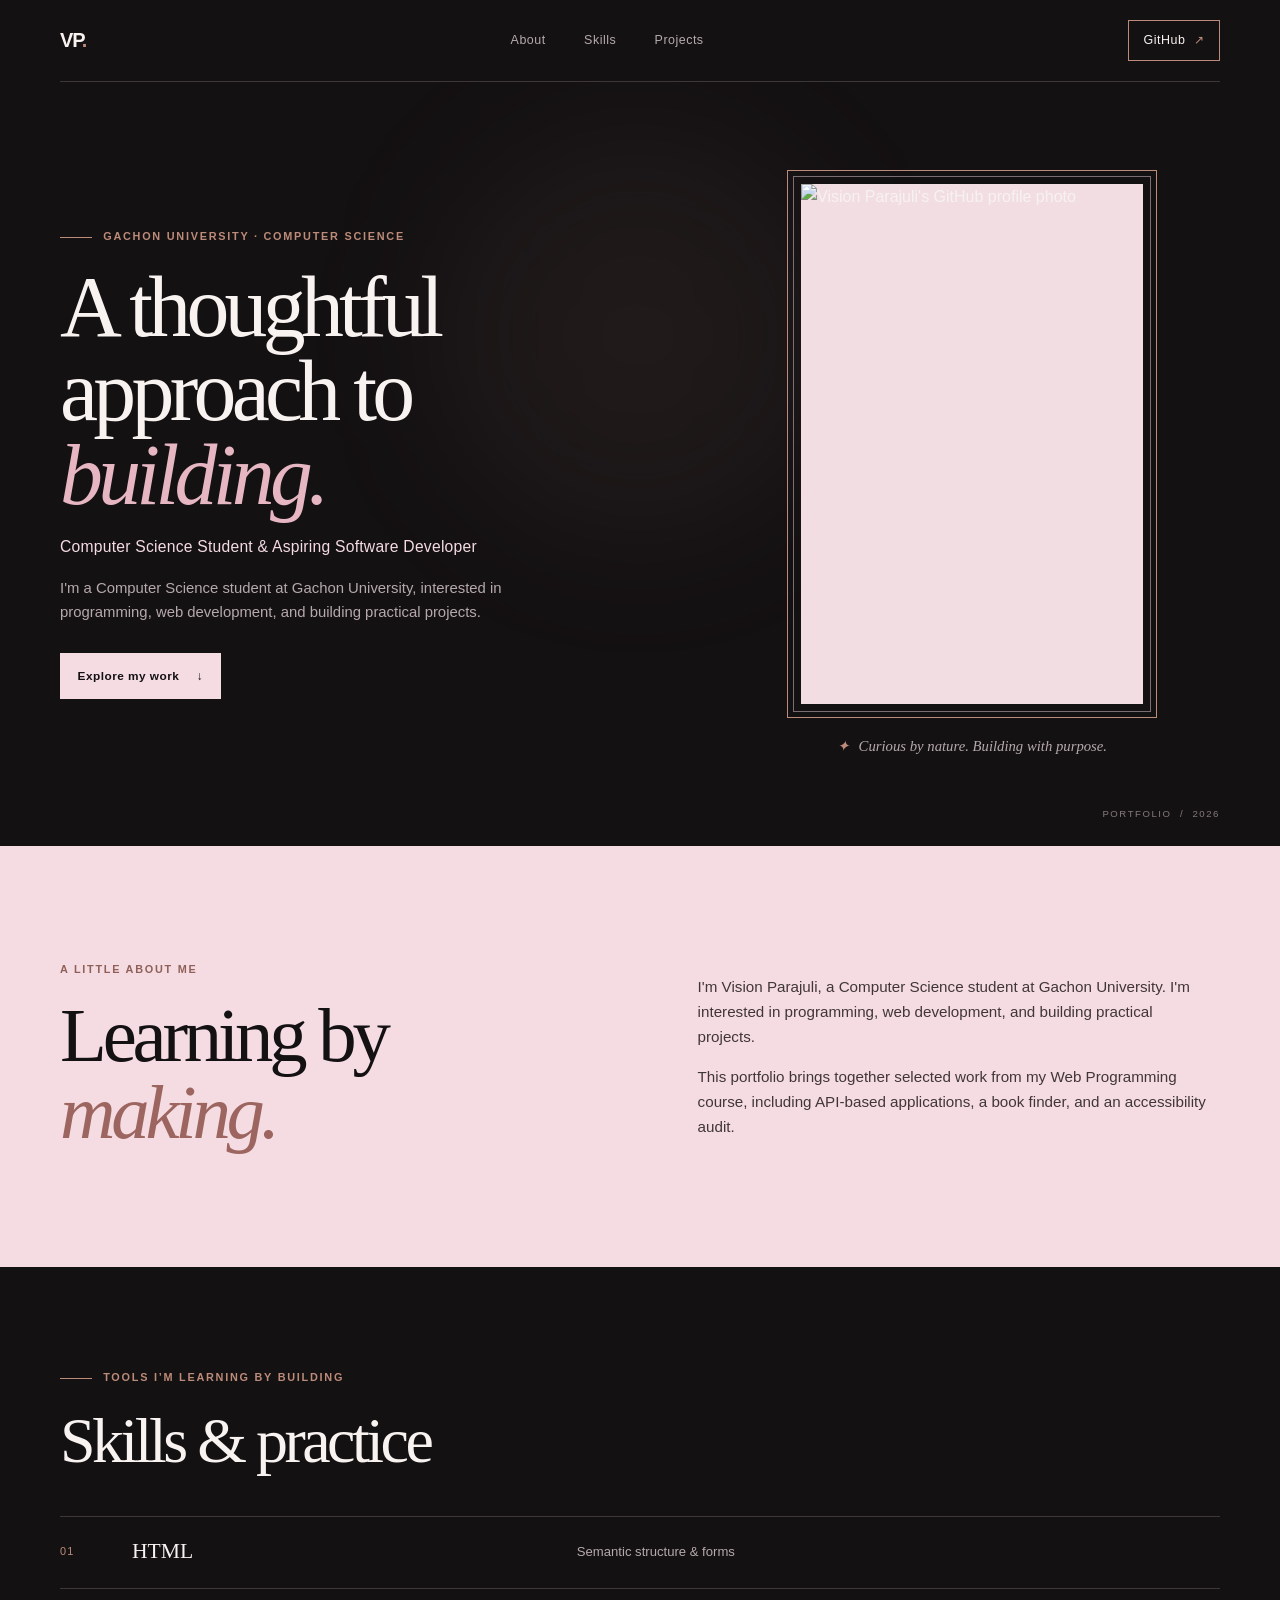
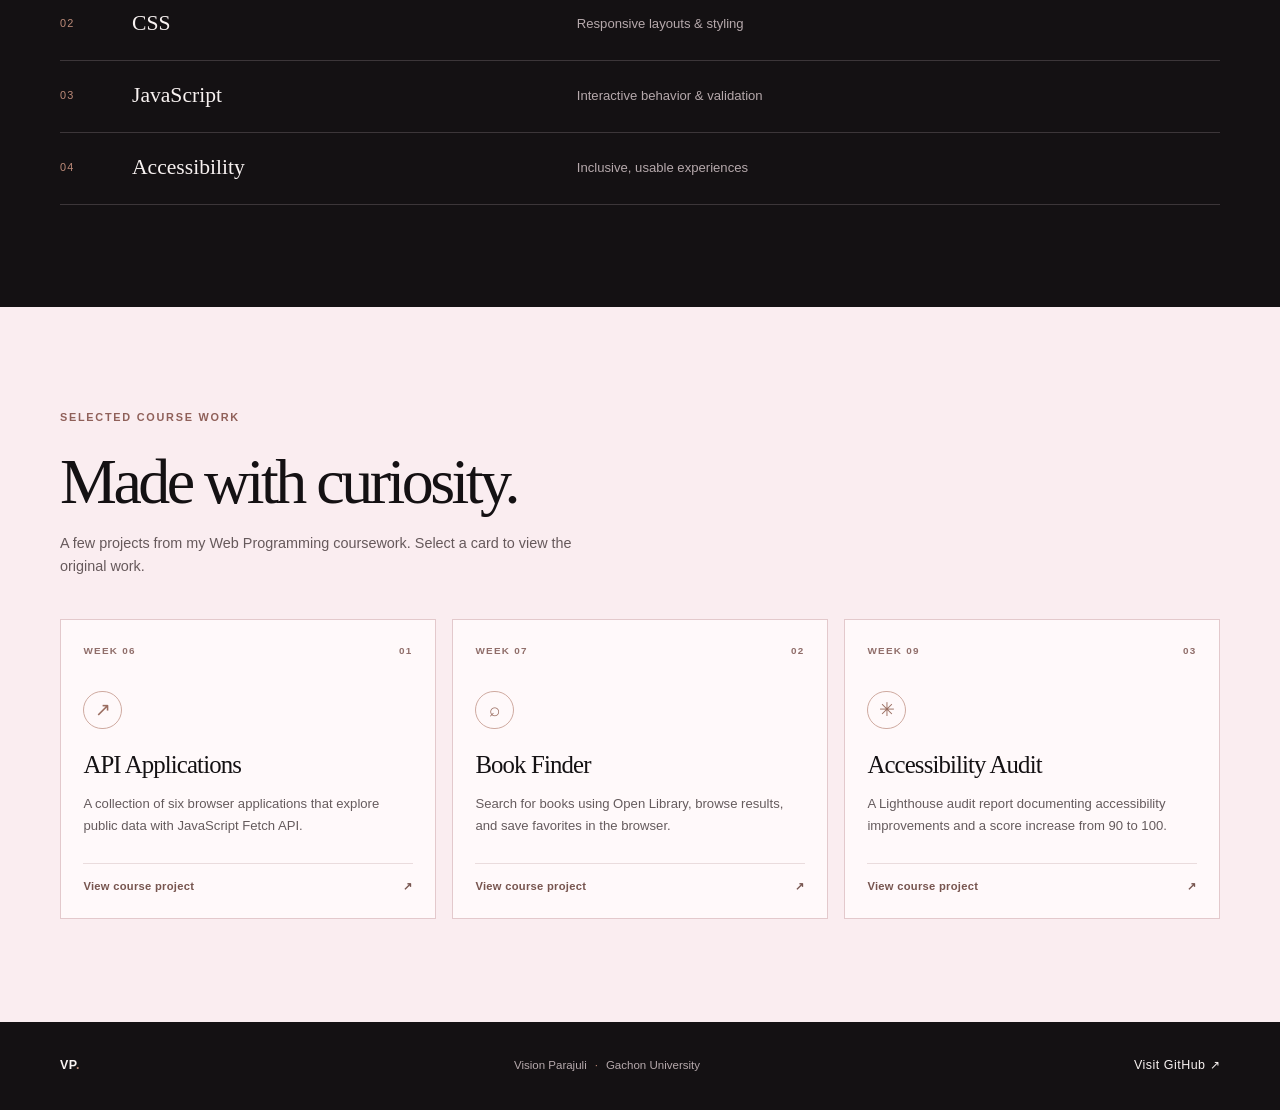
==== index.html @ a47f7a35 "Create luxury pink and black portfolio foundation" ====
<!DOCTYPE html>
<html lang="en">
<head>
    <meta charset="UTF-8">
    <meta name="viewport" content="width=device-width, initial-scale=1.0">
    <meta name="theme-color" content="#111011">
    <meta name="description" content="Vision Parajuli is a Computer Science student at Gachon University interested in programming, web development, and practical software projects.">
    <title>Vision Parajuli | Portfolio</title>
    <link rel="stylesheet" href="styles.css">
</head>
<body>
    <a class="skip-link" href="#main-content">Skip to main content</a>

    <header class="site-header">
        <nav class="navigation page-width" aria-label="Main navigation">
            <a class="wordmark" href="#home" aria-label="Vision Parajuli home">VP<span>.</span></a>
            <div class="navigation-links">
                <a href="#about">About</a>
                <a href="#skills">Skills</a>
                <a href="#projects">Projects</a>
            </div>
            <a class="contact-link" href="https://github.com/vision123-hub" target="_blank" rel="noopener noreferrer">
                GitHub <span aria-hidden="true">↗</span>
            </a>
        </nav>
    </header>

    <main id="main-content">
        <section class="hero page-width" id="home" aria-labelledby="hero-title">
            <div class="hero-copy">
                <p class="eyebrow"><span class="eyebrow-line" aria-hidden="true"></span> Gachon University · Computer Science</p>
                <h1 id="hero-title">A thoughtful<br>approach to <span>building.</span></h1>
                <p class="hero-subtitle">Computer Science Student &amp; Aspiring Software Developer</p>
                <p class="hero-bio">I'm a Computer Science student at Gachon University, interested in programming, web development, and building practical projects.</p>
                <a class="button button-dark" href="#projects">Explore my work <span aria-hidden="true">↓</span></a>
            </div>

            <div class="portrait-wrap">
                <div class="portrait-frame">
                    <img
                        class="portrait"
                        src="https://avatars.githubusercontent.com/u/325994551?v=4"
                        alt="Vision Parajuli's GitHub profile photo"
                        width="460"
                        height="520"
                        fetchpriority="high"
                    >
                </div>
                <p class="portrait-caption"><span aria-hidden="true">✦</span> Curious by nature. Building with purpose.</p>
            </div>
            <span class="hero-index" aria-hidden="true">PORTFOLIO&nbsp; / &nbsp;2026</span>
        </section>

        <section class="about-section" id="about" aria-labelledby="about-title">
            <div class="page-width about-layout">
                <div>
                    <p class="eyebrow eyebrow-dark">A little about me</p>
                    <h2 id="about-title">Learning by<br><span>making.</span></h2>
                </div>
                <div class="about-copy">
                    <p>I'm Vision Parajuli, a Computer Science student at Gachon University. I'm interested in programming, web development, and building practical projects.</p>
                    <p>This portfolio brings together selected work from my Web Programming course, including API-based applications, a book finder, and an accessibility audit.</p>
                </div>
            </div>
        </section>

        <section class="skills-section page-width" id="skills" aria-labelledby="skills-title">
            <div class="section-heading">
                <p class="eyebrow"><span class="eyebrow-line" aria-hidden="true"></span> Tools I’m learning by building</p>
                <h2 id="skills-title">Skills &amp; practice</h2>
            </div>
            <ul class="skills-list">
                <li><span class="skill-number">01</span><span class="skill-name">HTML</span><span class="skill-detail">Semantic structure &amp; forms</span></li>
                <li><span class="skill-number">02</span><span class="skill-name">CSS</span><span class="skill-detail">Responsive layouts &amp; styling</span></li>
                <li><span class="skill-number">03</span><span class="skill-name">JavaScript</span><span class="skill-detail">Interactive behavior &amp; validation</span></li>
                <li><span class="skill-number">04</span><span class="skill-name">Accessibility</span><span class="skill-detail">Inclusive, usable experiences</span></li>
            </ul>
        </section>

        <section class="projects-section" id="projects" aria-labelledby="projects-title">
            <div class="page-width">
                <div class="section-heading projects-heading">
                    <p class="eyebrow eyebrow-dark">Selected course work</p>
                    <h2 id="projects-title">Made with curiosity.</h2>
                    <p class="section-intro">A few projects from my Web Programming coursework. Select a card to view the original work.</p>
                </div>

                <div class="project-grid">
                    <a class="project-card" href="https://vision123-hub.github.io/WebProgramming_Assignment1/week%206/api-tasks.html" target="_blank" rel="noopener noreferrer">
                        <span class="project-topline"><span>WEEK 06</span><span aria-hidden="true">01</span></span>
                        <span class="project-mark" aria-hidden="true">↗</span>
                        <h3>API Applications</h3>
                        <p>A collection of six browser applications that explore public data with JavaScript Fetch API.</p>
                        <span class="project-link">View course project <span aria-hidden="true">↗</span></span>
                    </a>

                    <a class="project-card" href="https://vision123-hub.github.io/WebProgramming_Assignment1/week%207/book-complete.html" target="_blank" rel="noopener noreferrer">
                        <span class="project-topline"><span>WEEK 07</span><span aria-hidden="true">02</span></span>
                        <span class="project-mark" aria-hidden="true">⌕</span>
                        <h3>Book Finder</h3>
                        <p>Search for books using Open Library, browse results, and save favorites in the browser.</p>
                        <span class="project-link">View course project <span aria-hidden="true">↗</span></span>
                    </a>

                    <a class="project-card" href="https://vision123-hub.github.io/WebProgramming_Assignment1/week%209/accessibility-report.html" target="_blank" rel="noopener noreferrer">
                        <span class="project-topline"><span>WEEK 09</span><span aria-hidden="true">03</span></span>
                        <span class="project-mark" aria-hidden="true">✳</span>
                        <h3>Accessibility Audit</h3>
                        <p>A Lighthouse audit report documenting accessibility improvements and a score increase from 90 to 100.</p>
                        <span class="project-link">View course project <span aria-hidden="true">↗</span></span>
                    </a>
                </div>
            </div>
        </section>
    </main>

    <footer class="site-footer">
        <div class="page-width footer-content">
            <a class="wordmark" href="#home" aria-label="Back to top">VP<span>.</span></a>
            <p>Vision Parajuli <span aria-hidden="true">·</span> Gachon University</p>
            <a href="https://github.com/vision123-hub" target="_blank" rel="noopener noreferrer">Visit GitHub <span aria-hidden="true">↗</span></a>
        </div>
    </footer>
</body>
</html>
---- styles.css ----
:root {
    color-scheme: dark;
    --ink: #141113;
    --ink-soft: #211b1e;
    --pink: #f5dce2;
    --pink-light: #faedf0;
    --pink-deep: #e7b6c3;
    --rose-gold: #bd8b79;
    --text: #f8f2f1;
    --muted: #b6a9ac;
    --line: rgb(245 220 226 / 18%);
    --page-width: 1160px;
}

* {
    box-sizing: border-box;
}

html {
    scroll-behavior: smooth;
    scroll-padding-top: 5rem;
}

body {
    margin: 0;
    background: var(--ink);
    color: var(--text);
    font-family: "Avenir Next", Avenir, "Segoe UI", sans-serif;
    line-height: 1.65;
    -webkit-font-smoothing: antialiased;
}

a {
    color: inherit;
}

a:focus-visible {
    outline: 2px solid var(--rose-gold);
    outline-offset: 5px;
}

.page-width {
    width: min(var(--page-width), calc(100% - 3.5rem));
    margin-inline: auto;
}

.skip-link {
    position: absolute;
    top: -4rem;
    left: 1rem;
    z-index: 5;
    padding: 0.7rem 1rem;
    background: var(--pink-light);
    color: var(--ink);
}

.skip-link:focus {
    top: 1rem;
}

.site-header {
    position: relative;
    z-index: 2;
    background: var(--ink);
}

.navigation {
    display: flex;
    min-height: 82px;
    align-items: center;
    justify-content: space-between;
    border-bottom: 1px solid var(--line);
}

.wordmark {
    color: var(--text);
    font-size: 1.25rem;
    font-weight: 750;
    letter-spacing: -0.06em;
    text-decoration: none;
}

.wordmark span {
    color: var(--rose-gold);
}

.navigation-links {
    display: flex;
    gap: clamp(1.3rem, 3vw, 2.5rem);
}

.navigation-links a,
.contact-link,
.site-footer a {
    font-size: 0.78rem;
    letter-spacing: 0.04em;
    text-decoration: none;
    transition: color 180ms ease;
}

.navigation-links a {
    color: var(--muted);
}

.navigation-links a:hover,
.contact-link:hover,
.site-footer a:hover {
    color: var(--pink-deep);
}

.contact-link {
    padding: 0.55rem 0.9rem;
    border: 1px solid var(--rose-gold);
    color: var(--text);
}

.contact-link span {
    margin-left: 0.3rem;
    color: var(--rose-gold);
}

.hero {
    position: relative;
    overflow: clip;
    display: grid;
    min-height: 640px;
    grid-template-columns: 1.1fr 0.9fr;
    align-items: center;
    gap: clamp(3rem, 8vw, 7rem);
    padding-block: 5.5rem;
    animation: rise-in 800ms ease-out both;
}

.hero::before {
    position: absolute;
    top: 9%;
    left: 34%;
    width: 23rem;
    height: 23rem;
    border-radius: 50%;
    background: rgb(189 139 121 / 8%);
    content: "";
    filter: blur(80px);
    pointer-events: none;
}

.hero-copy,
.portrait-wrap {
    position: relative;
    z-index: 1;
}

.eyebrow {
    display: flex;
    align-items: center;
    gap: 0.7rem;
    margin: 0 0 1.2rem;
    color: var(--rose-gold);
    font-size: 0.68rem;
    font-weight: 650;
    letter-spacing: 0.16em;
    text-transform: uppercase;
}

.eyebrow-line {
    width: 2rem;
    height: 1px;
    background: currentColor;
}

h1,
h2,
h3,
p {
    margin-top: 0;
}

.hero h1,
.about-layout h2,
.section-heading h2 {
    font-family: "Iowan Old Style", "Baskerville", "Palatino Linotype", Georgia, serif;
    font-weight: 400;
    letter-spacing: -0.055em;
}

.hero h1 {
    margin-bottom: 1rem;
    font-size: clamp(3.35rem, 6.7vw, 6.2rem);
    line-height: 0.98;
}

.hero h1 span,
.about-layout h2 span {
    color: var(--pink-deep);
    font-style: italic;
}

.hero-subtitle {
    margin-bottom: 1rem;
    color: var(--pink);
    font-size: clamp(0.82rem, 1.5vw, 0.98rem);
    letter-spacing: 0.015em;
}

.hero-bio {
    max-width: 28rem;
    margin-bottom: 1.8rem;
    color: var(--muted);
    font-size: 0.93rem;
}

.button {
    display: inline-flex;
    min-height: 46px;
    align-items: center;
    justify-content: center;
    gap: 1.1rem;
    padding: 0.7rem 1.1rem;
    font-size: 0.74rem;
    font-weight: 650;
    letter-spacing: 0.04em;
    text-decoration: none;
    transition: transform 180ms ease, background-color 180ms ease;
}

.button:hover {
    transform: translateY(-2px);
}

.button-dark {
    background: var(--pink);
    color: var(--ink);
}

.button-dark:hover {
    background: var(--pink-deep);
}

.portrait-wrap {
    width: min(100%, 370px);
    justify-self: center;
}

.portrait-frame {
    position: relative;
    padding: 0.8rem;
    border: 1px solid var(--rose-gold);
}

.portrait-frame::before {
    position: absolute;
    inset: 0.3rem;
    border: 1px solid rgb(245 220 226 / 46%);
    content: "";
    pointer-events: none;
}

.portrait {
    display: block;
    width: 100%;
    aspect-ratio: 0.9;
    object-fit: cover;
    object-position: center;
    background: var(--pink);
    filter: saturate(0.82);
}

.portrait-caption {
    margin: 1rem 0 0;
    color: var(--muted);
    font-family: "Iowan Old Style", "Baskerville", Georgia, serif;
    font-size: 0.92rem;
    font-style: italic;
    text-align: center;
}

.portrait-caption span {
    margin-right: 0.35rem;
    color: var(--rose-gold);
}

.hero-index {
    position: absolute;
    right: 0;
    bottom: 1.5rem;
    color: #86797b;
    font-size: 0.6rem;
    letter-spacing: 0.16em;
}

.about-section {
    background: var(--pink);
    color: var(--ink);
}

.about-layout {
    display: grid;
    grid-template-columns: 1fr 1fr;
    align-items: center;
    gap: clamp(2.5rem, 9vw, 8rem);
    padding-block: clamp(4rem, 9vw, 7.5rem);
}

.eyebrow-dark {
    color: #8f6059;
}

.about-layout h2 {
    margin-bottom: 0;
    font-size: clamp(3.2rem, 6vw, 5rem);
    line-height: 1;
}

.about-layout h2 span {
    color: #9c655f;
}

.about-copy {
    max-width: 32rem;
    color: #403638;
    font-size: 0.95rem;
}

.about-copy p:last-child {
    margin-bottom: 0;
}

.skills-section {
    padding-block: clamp(4.5rem, 8vw, 7rem);
}

.section-heading {
    margin-bottom: 2.5rem;
}

.section-heading h2 {
    margin-bottom: 0;
    font-size: clamp(2.7rem, 5vw, 4.4rem);
    line-height: 1.08;
}

.skills-list {
    margin: 0;
    padding: 0;
    border-top: 1px solid var(--line);
    list-style: none;
}

.skills-list li {
    display: grid;
    grid-template-columns: 3.5rem minmax(9rem, 0.8fr) 1.2fr;
    align-items: center;
    gap: 1rem;
    min-height: 72px;
    border-bottom: 1px solid var(--line);
    transition: padding 180ms ease, background-color 180ms ease;
}

.skills-list li:hover {
    padding-inline: 0.65rem;
    background: rgb(245 220 226 / 4%);
}

.skill-number {
    color: var(--rose-gold);
    font-size: 0.68rem;
    letter-spacing: 0.1em;
}

.skill-name {
    color: var(--text);
    font-family: "Iowan Old Style", "Baskerville", Georgia, serif;
    font-size: 1.35rem;
}

.skill-detail {
    color: var(--muted);
    font-size: 0.82rem;
}

.projects-section {
    padding-block: clamp(4.5rem, 8vw, 7rem);
    background: var(--pink-light);
    color: var(--ink);
}

.projects-heading {
    max-width: 42rem;
}

.projects-heading h2 {
    color: var(--ink);
}

.section-intro {
    max-width: 32rem;
    margin: 1rem 0 0;
    color: #66595b;
    font-size: 0.9rem;
}

.project-grid {
    display: grid;
    grid-template-columns: repeat(3, minmax(0, 1fr));
    gap: 1rem;
}

.project-card {
    position: relative;
    display: flex;
    min-height: 300px;
    flex-direction: column;
    padding: 1.4rem;
    border: 1px solid #e3c9cc;
    background: #fff9fa;
    color: var(--ink);
    text-decoration: none;
    transition: transform 220ms ease, box-shadow 220ms ease, border-color 220ms ease;
}

.project-card:hover {
    transform: translateY(-6px);
    border-color: var(--rose-gold);
    box-shadow: 0 18px 34px rgb(52 27 33 / 11%);
}

.project-topline {
    display: flex;
    justify-content: space-between;
    color: #906e6a;
    font-size: 0.62rem;
    font-weight: 700;
    letter-spacing: 0.13em;
}

.project-mark {
    display: grid;
    width: 2.4rem;
    height: 2.4rem;
    place-items: center;
    margin-top: 2rem;
    border: 1px solid #cfaaa0;
    border-radius: 50%;
    color: #9a6d60;
    font-family: Georgia, serif;
    font-size: 1.2rem;
    transition: color 180ms ease, background-color 180ms ease, transform 180ms ease;
}

.project-card:hover .project-mark {
    transform: rotate(12deg);
    background: var(--ink);
    color: var(--pink);
}

.project-card h3 {
    margin: 1rem 0 0.45rem;
    font-family: "Iowan Old Style", "Baskerville", Georgia, serif;
    font-size: 1.55rem;
    font-weight: 400;
    letter-spacing: -0.035em;
}

.project-card p {
    margin-bottom: 1.5rem;
    color: #655b5d;
    font-size: 0.82rem;
    line-height: 1.65;
}

.project-link {
    display: flex;
    justify-content: space-between;
    gap: 1rem;
    margin-top: auto;
    padding-top: 0.85rem;
    border-top: 1px solid #eadcdd;
    color: #77554f;
    font-size: 0.7rem;
    font-weight: 650;
    letter-spacing: 0.025em;
}

.site-footer {
    background: var(--ink);
}

.footer-content {
    display: flex;
    min-height: 88px;
    align-items: center;
    justify-content: space-between;
    gap: 1rem;
}

.footer-content p {
    margin: 0;
    color: var(--muted);
    font-size: 0.72rem;
}

.footer-content p span {
    padding-inline: 0.3rem;
    color: var(--rose-gold);
}

.site-footer a {
    color: var(--text);
}

@keyframes rise-in {
    from {
        opacity: 0;
        transform: translateY(14px);
    }

    to {
        opacity: 1;
        transform: translateY(0);
    }
}

@media (max-width: 760px) {
    .hero {
        min-height: auto;
        grid-template-columns: 1fr 0.75fr;
        gap: 2rem;
        padding-block: 4.5rem 5rem;
    }

    .hero h1 {
        font-size: clamp(3rem, 8vw, 4.7rem);
    }

    .portrait-wrap {
        width: min(100%, 300px);
    }

    .project-grid {
        grid-template-columns: 1fr;
    }

    .project-card {
        min-height: 260px;
    }
}

@media (max-width: 560px) {
    .page-width {
        width: min(100% - 2rem, var(--page-width));
    }

    .navigation {
        min-height: 70px;
    }

    .navigation-links {
        gap: 0.85rem;
    }

    .navigation-links a,
    .contact-link {
        font-size: 0.68rem;
    }

    .contact-link {
        padding: 0.45rem 0.6rem;
    }

    .hero {
        grid-template-columns: 1fr;
        gap: 2.5rem;
        padding-block: 4rem 4.5rem;
    }

    .hero h1 {
        font-size: clamp(3.35rem, 13vw, 5rem);
    }

    .portrait-wrap {
        width: min(76%, 290px);
    }

    .hero-index {
        bottom: 1rem;
    }

    .about-layout {
        grid-template-columns: 1fr;
        gap: 1.7rem;
    }

    .skills-list li {
        grid-template-columns: 2rem minmax(7rem, 0.8fr) 1.2fr;
        gap: 0.5rem;
    }

    .skill-name {
        font-size: 1.15rem;
    }

    .skill-detail {
        font-size: 0.72rem;
    }

    .footer-content {
        min-height: 78px;
        flex-wrap: wrap;
        justify-content: center;
        padding-block: 1rem;
        text-align: center;
    }
}

@media (prefers-reduced-motion: reduce) {
    *,
    *::before,
    *::after {
        scroll-behavior: auto !important;
        animation-duration: 0.01ms !important;
        animation-iteration-count: 1 !important;
        transition-duration: 0.01ms !important;
    }
}
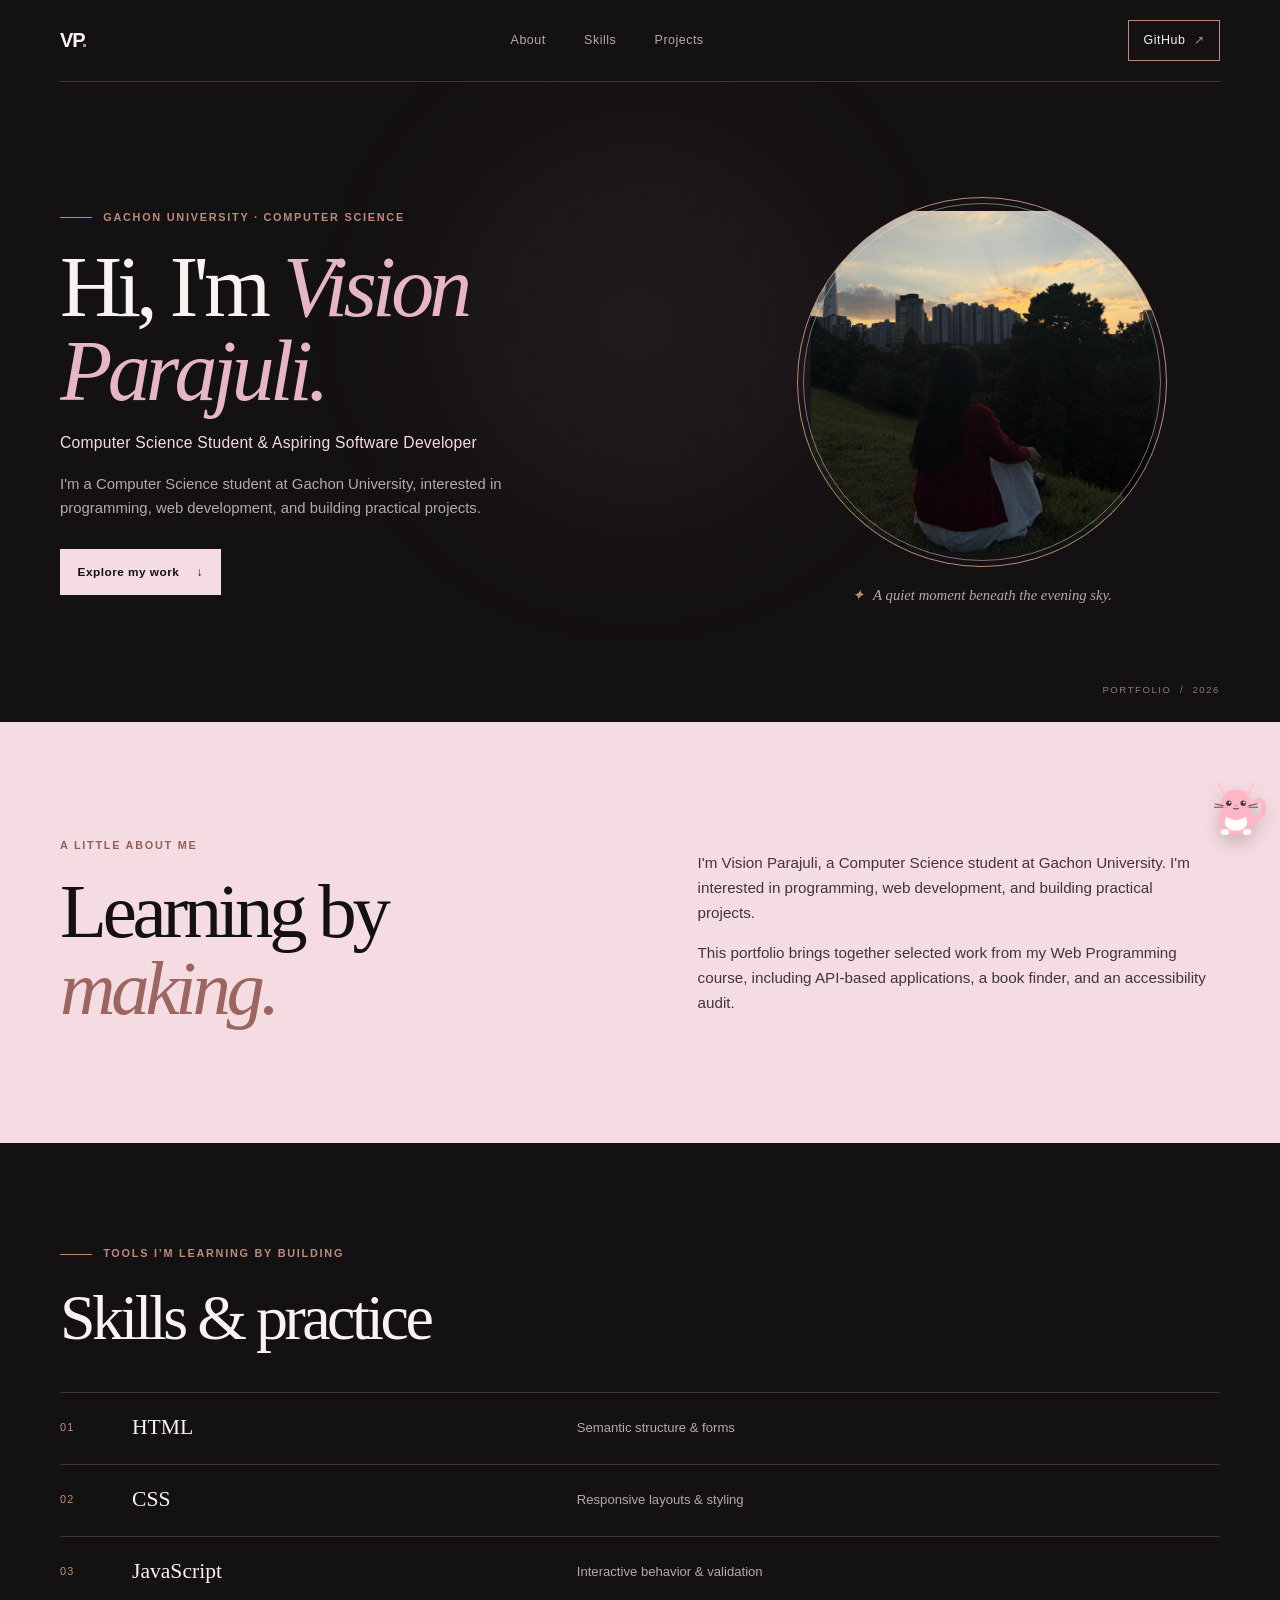
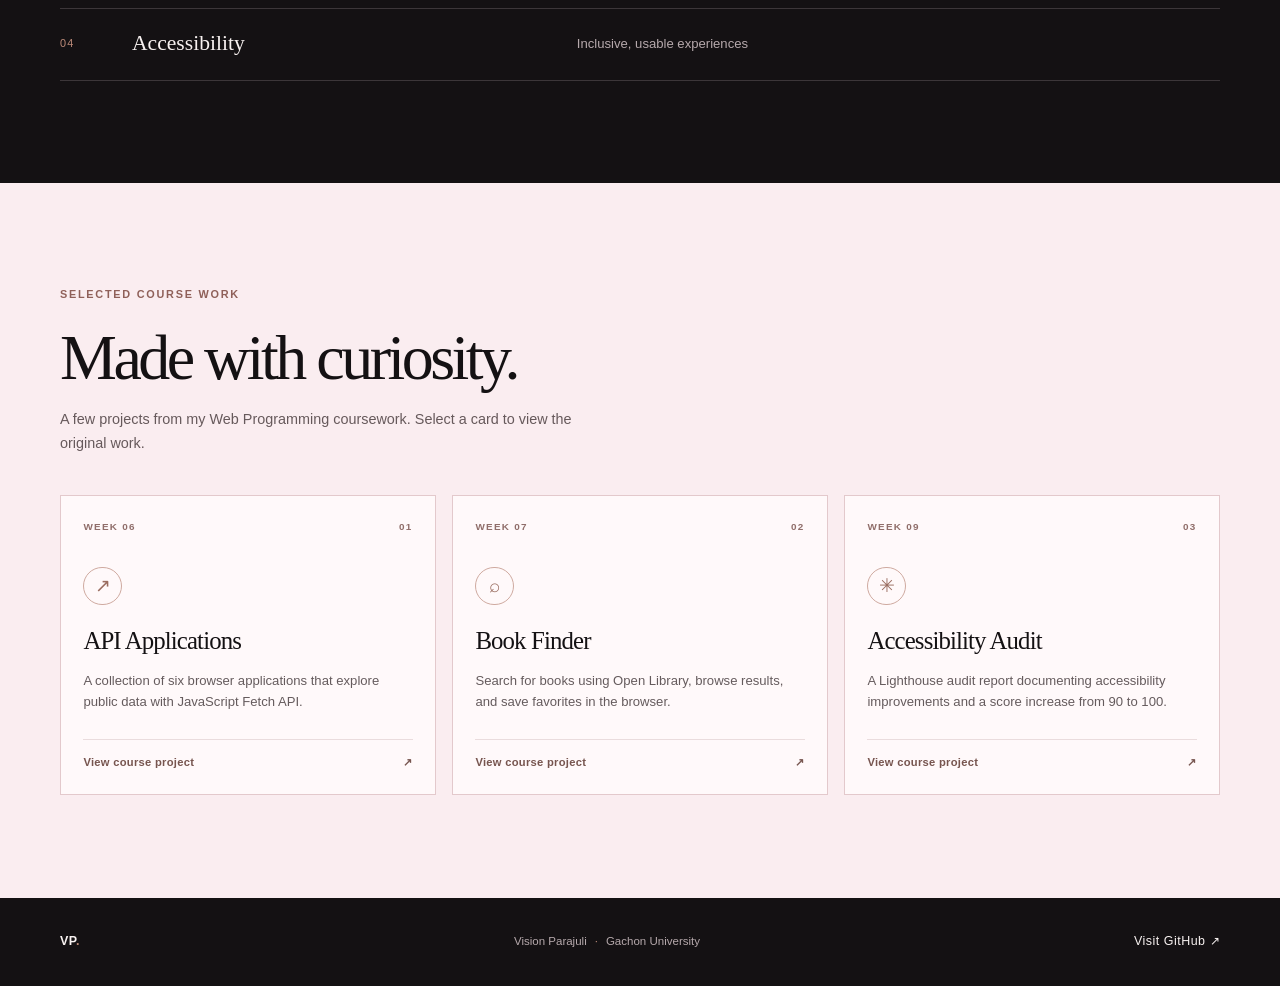
==== commit 7cc7898b: "Complete portfolio cat and photo presentation" ====
--- a/index.html
+++ b/index.html
@@ -29,7 +29,7 @@
         <section class="hero page-width" id="home" aria-labelledby="hero-title">
             <div class="hero-copy">
                 <p class="eyebrow"><span class="eyebrow-line" aria-hidden="true"></span> Gachon University · Computer Science</p>
-                <h1 id="hero-title">A thoughtful<br>approach to <span>building.</span></h1>
+                <h1 id="hero-title">Hi, I'm <span>Vision Parajuli.</span></h1>
                 <p class="hero-subtitle">Computer Science Student &amp; Aspiring Software Developer</p>
                 <p class="hero-bio">I'm a Computer Science student at Gachon University, interested in programming, web development, and building practical projects.</p>
                 <a class="button button-dark" href="#projects">Explore my work <span aria-hidden="true">↓</span></a>
@@ -39,14 +39,14 @@
                 <div class="portrait-frame">
                     <img
                         class="portrait"
-                        src="https://avatars.githubusercontent.com/u/325994551?v=4"
-                        alt="Vision Parajuli's GitHub profile photo"
-                        width="460"
-                        height="520"
+                        src="assets/sunset.jpg"
+                        alt="A person sitting with their back to the camera, looking over a city skyline at sunset"
+                        width="1500"
+                        height="2000"
                         fetchpriority="high"
                     >
                 </div>
-                <p class="portrait-caption"><span aria-hidden="true">✦</span> Curious by nature. Building with purpose.</p>
+                <p class="portrait-caption"><span aria-hidden="true">✦</span> A quiet moment beneath the evening sky.</p>
             </div>
             <span class="hero-index" aria-hidden="true">PORTFOLIO&nbsp; / &nbsp;2026</span>
         </section>
@@ -121,5 +121,79 @@
             <a href="https://github.com/vision123-hub" target="_blank" rel="noopener noreferrer">Visit GitHub <span aria-hidden="true">↗</span></a>
         </div>
     </footer>
+
+    <div class="mochi-pet" aria-hidden="true">
+        <svg viewBox="0 0 160 160" role="presentation" focusable="false">
+            <path class="mochi-tail" d="M 125 110 Q 155 100 148 70 Q 142 55 130 65" stroke="#ffb7c5" stroke-width="12" stroke-linecap="round" fill="none"/>
+            <g class="mochi-body">
+                <ellipse cx="80" cy="110" rx="45" ry="36" fill="#ffb7c5"/>
+                <ellipse cx="80" cy="115" rx="28" ry="22" fill="#fffdfa"/>
+                <ellipse cx="52" cy="140" rx="12" ry="9" fill="#fffdfa" stroke="#ffb7c5" stroke-width="3"/>
+                <ellipse cx="108" cy="140" rx="12" ry="9" fill="#fffdfa" stroke="#ffb7c5" stroke-width="3"/>
+                <circle cx="80" cy="72" r="38" fill="#ffb7c5"/>
+                <g class="mochi-ear mochi-ear-left">
+                    <polygon points="48,45 32,15 62,35" fill="#ffb7c5"/>
+                    <polygon points="50,42 36,20 60,34" fill="#ffd8e1"/>
+                </g>
+                <g class="mochi-ear mochi-ear-right">
+                    <polygon points="112,45 128,15 98,35" fill="#ffb7c5"/>
+                    <polygon points="110,42 124,20 100,34" fill="#ffd8e1"/>
+                </g>
+                <ellipse cx="54" cy="78" rx="6" ry="4" fill="#ff9ebb" opacity="0.6"/>
+                <ellipse cx="106" cy="78" rx="6" ry="4" fill="#ff9ebb" opacity="0.6"/>
+                <g class="mochi-eyes">
+                    <circle cx="62" cy="68" r="6.5" fill="#333238"/>
+                    <circle cx="64" cy="66" r="2.5" fill="#ffffff"/>
+                    <circle cx="98" cy="68" r="6.5" fill="#333238"/>
+                    <circle cx="100" cy="66" r="2.5" fill="#ffffff"/>
+                </g>
+                <polygon points="80,77 76,73 84,73" fill="#ff7597"/>
+                <path d="M 74 81 Q 80 85 80 81 Q 80 85 86 81" stroke="#333238" stroke-width="2.5" stroke-linecap="round" fill="none"/>
+                <line x1="48" y1="74" x2="28" y2="70" stroke="#333238" stroke-width="2" stroke-linecap="round"/>
+                <line x1="47" y1="78" x2="26" y2="78" stroke="#333238" stroke-width="2" stroke-linecap="round"/>
+                <line x1="112" y1="74" x2="132" y2="70" stroke="#333238" stroke-width="2" stroke-linecap="round"/>
+                <line x1="113" y1="78" x2="134" y2="78" stroke="#333238" stroke-width="2" stroke-linecap="round"/>
+            </g>
+        </svg>
+    </div>
+    <script>
+        const mochiPet = document.querySelector('.mochi-pet');
+        let mochiPositionFrame = 0;
+
+        function positionMochi() {
+            mochiPositionFrame = 0;
+            const petBounds = mochiPet.getBoundingClientRect();
+            const margin = 12;
+            const content = [...document.querySelectorAll('h1, h2, h3, p, a, button, img, li, span')]
+                .filter(element => !mochiPet.contains(element))
+                .map(element => element.getBoundingClientRect())
+                .filter(rect => rect.width && rect.height && rect.bottom > 0 && rect.top < innerHeight);
+            const x = innerWidth - petBounds.width - margin;
+            let position;
+
+            for (let y = innerHeight - petBounds.height - margin; y >= margin; y -= 16) {
+                if (!content.some(rect =>
+                    x < rect.right && x + petBounds.width > rect.left &&
+                    y < rect.bottom && y + petBounds.height > rect.top
+                )) {
+                    position = { x, y };
+                    break;
+                }
+            }
+
+            position ||= { x, y: innerHeight - petBounds.height - margin };
+
+            mochiPet.style.left = `${position.x}px`;
+            mochiPet.style.top = `${position.y}px`;
+        }
+
+        function scheduleMochiPosition() {
+            if (!mochiPositionFrame) mochiPositionFrame = requestAnimationFrame(positionMochi);
+        }
+
+        window.addEventListener('scroll', scheduleMochiPosition, { passive: true });
+        window.addEventListener('resize', scheduleMochiPosition);
+        positionMochi();
+    </script>
 </body>
 </html>
--- a/styles.css
+++ b/styles.css
@@ -243,14 +243,19 @@
 
 .portrait-frame {
     position: relative;
+    width: 100%;
+    aspect-ratio: 1;
     padding: 0.8rem;
     border: 1px solid var(--rose-gold);
+    border-radius: 50%;
+    overflow: hidden;
 }
 
 .portrait-frame::before {
     position: absolute;
     inset: 0.3rem;
     border: 1px solid rgb(245 220 226 / 46%);
+    border-radius: 50%;
     content: "";
     pointer-events: none;
 }
@@ -258,11 +263,11 @@
 .portrait {
     display: block;
     width: 100%;
-    aspect-ratio: 0.9;
+    height: 100%;
+    aspect-ratio: 1;
     object-fit: cover;
-    object-position: center;
+    object-position: 50% 100%;
     background: var(--pink);
-    filter: saturate(0.82);
 }
 
 .portrait-caption {
@@ -327,6 +332,84 @@
 
 .skills-section {
     padding-block: clamp(4.5rem, 8vw, 7rem);
+}
+
+.mochi-pet {
+    position: fixed;
+    top: 0;
+    left: 0;
+    z-index: 1;
+    width: clamp(3.5rem, 5vw, 4.25rem);
+    pointer-events: none;
+    user-select: none;
+    filter: drop-shadow(0 8px 8px rgb(37 24 29 / 18%));
+    transition: left 240ms ease, top 240ms ease;
+}
+
+.mochi-pet svg {
+    display: block;
+    width: 100%;
+    height: auto;
+    overflow: visible;
+    animation: mochi-float 5s ease-in-out infinite;
+}
+
+.mochi-tail {
+    transform-box: fill-box;
+    transform-origin: 0% 50%;
+    animation: mochi-tail-wag 2.4s ease-in-out infinite;
+}
+
+.mochi-body {
+    transform-box: fill-box;
+    transform-origin: center;
+    animation: mochi-body-sway 3.6s ease-in-out infinite;
+}
+
+.mochi-ear {
+    transform-box: fill-box;
+}
+
+.mochi-ear-left {
+    transform-origin: 100% 100%;
+    animation: mochi-ear-twitch 5s ease-in-out infinite;
+}
+
+.mochi-ear-right {
+    transform-origin: 0% 100%;
+    animation: mochi-ear-twitch 5.8s ease-in-out infinite;
+}
+
+.mochi-eyes {
+    transform-box: fill-box;
+    transform-origin: center;
+    animation: mochi-blink 4.8s ease-in-out infinite;
+}
+
+@keyframes mochi-float {
+    0%, 100% { transform: translateY(0) rotate(-1deg); }
+    50% { transform: translateY(-5px) rotate(1deg); }
+}
+
+@keyframes mochi-tail-wag {
+    0%, 100% { transform: rotate(0deg); }
+    50% { transform: rotate(15deg); }
+}
+
+@keyframes mochi-body-sway {
+    0%, 100% { transform: translateY(0) rotate(-0.5deg); }
+    50% { transform: translateY(-1px) rotate(0.5deg); }
+}
+
+@keyframes mochi-ear-twitch {
+    0%, 92%, 100% { transform: rotate(0deg); }
+    94% { transform: rotate(5deg); }
+    97% { transform: rotate(-2deg); }
+}
+
+@keyframes mochi-blink {
+    0%, 94%, 100% { transform: scaleY(1); }
+    95%, 97% { transform: scaleY(0.08); }
 }
 
 .section-heading {
@@ -552,10 +635,16 @@
 
     .navigation {
         min-height: 70px;
+        flex-wrap: wrap;
+        row-gap: 0.8rem;
+        padding-block: 0.8rem;
     }
 
     .navigation-links {
+        order: 3;
+        width: 100%;
         gap: 0.85rem;
+        justify-content: center;
     }
 
     .navigation-links a,
@@ -609,6 +698,17 @@
         justify-content: center;
         padding-block: 1rem;
         text-align: center;
+    }
+
+    .mochi-pet {
+        width: clamp(2.75rem, 12vw, 3.5rem);
+        opacity: 0.9;
+    }
+}
+
+@media (max-width: 400px) {
+    .mochi-pet {
+        width: 2.75rem;
     }
 }
 
